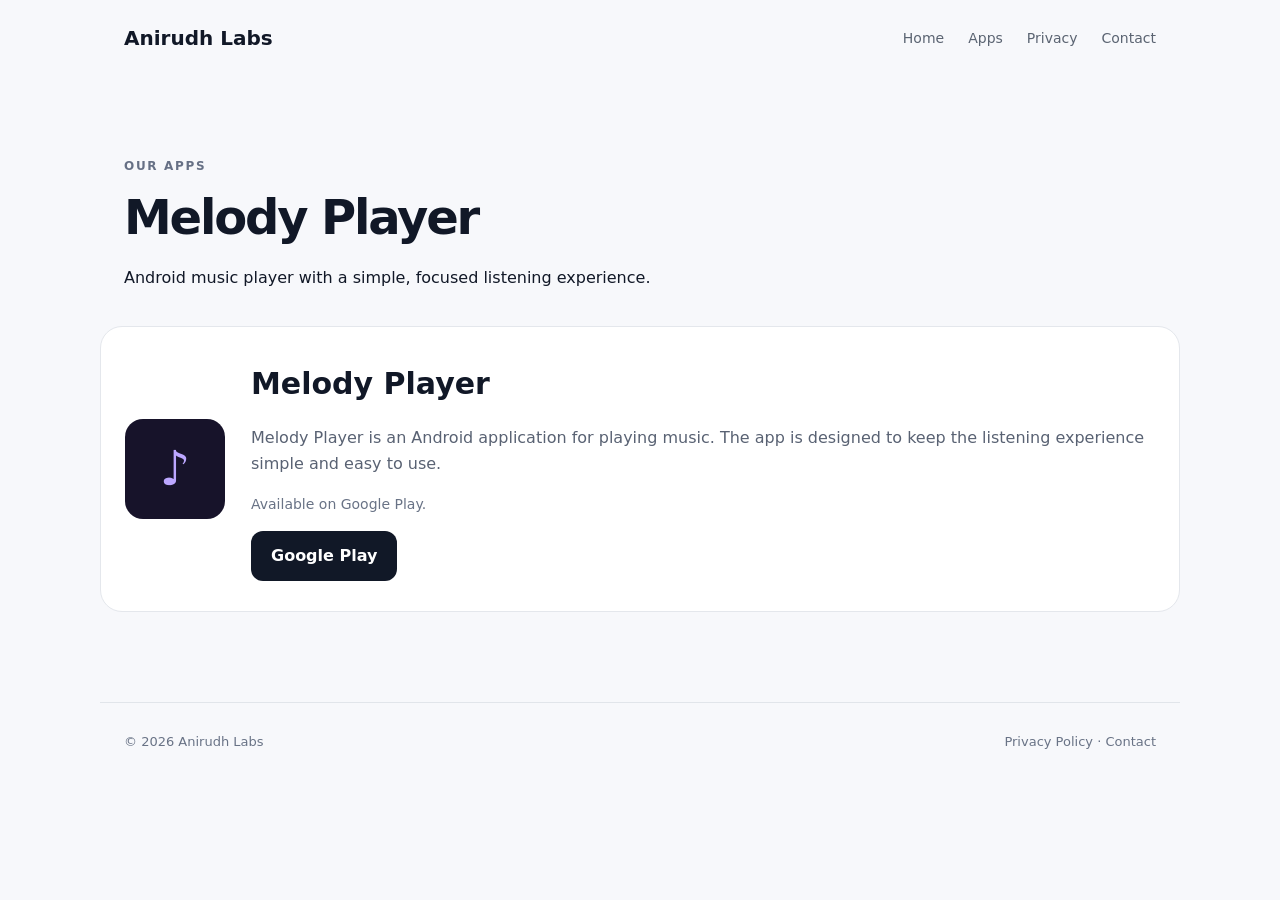
==== apps.html @ 3e9fd831 "Add files via upload" ====
<!doctype html>
<html lang="en">
<head>
<meta charset="utf-8">
<meta name="viewport" content="width=device-width,initial-scale=1">
<title>Apps — Anirudh Labs</title>
<link rel="stylesheet" href="style.css">
</head>
<body>
<header><nav class="nav">
<a class="brand" href="index.html">Anirudh Labs</a>
<div class="links"><a href="index.html">Home</a><a href="apps.html">Apps</a><a href="privacy.html">Privacy</a><a href="contact.html">Contact</a></div>
</nav></header>

<main>
<section class="page-head">
<span class="eyebrow">Our apps</span>
<h1>Melody Player</h1>
<p>Android music player with a simple, focused listening experience.</p>
</section>

<section class="app-detail">
<div class="app-icon large">♪</div>
<div>
<h2>Melody Player</h2>
<p>Melody Player is an Android application for playing music. The app is designed to keep the listening experience simple and easy to use.</p>
<p class="muted">Available on Google Play.</p>
<a class="button" href="https://play.google.com/" target="_blank" rel="noopener">Google Play</a>
</div>
</section>
</main>

<footer><span>© 2026 Anirudh Labs</span><span><a href="privacy.html">Privacy Policy</a> · <a href="contact.html">Contact</a></span></footer>
</body>
</html>
---- style.css ----
*{box-sizing:border-box}body{margin:0;font-family:Inter,ui-sans-serif,system-ui,-apple-system,BlinkMacSystemFont,"Segoe UI",sans-serif;background:#f7f8fb;color:#111827;line-height:1.65}a{color:inherit}.nav{max-width:1080px;margin:auto;padding:22px 24px;display:flex;justify-content:space-between;align-items:center}.brand{font-size:20px;font-weight:800;text-decoration:none}.links{display:flex;gap:24px;font-size:14px}.links a{text-decoration:none;color:#5b6472}.links a:hover{color:#111827}.hero{max-width:1080px;margin:90px auto 60px;padding:0 24px}.eyebrow{font-size:12px;text-transform:uppercase;letter-spacing:.14em;font-weight:800;color:#667085}.hero h1,.page-head h1,.prose h1{font-size:clamp(40px,7vw,68px);line-height:1.05;letter-spacing:-.045em;margin:14px 0 22px}.hero p{max-width:680px;font-size:19px;color:#596273}.actions{display:flex;gap:12px;margin-top:30px}.button{display:inline-block;background:#111827;color:white;text-decoration:none;padding:12px 20px;border-radius:12px;font-weight:700}.button.secondary{background:white;color:#111827;border:1px solid #d7dbe2}.card,.app-detail{max-width:1080px;margin:0 auto 90px;padding:30px 24px;background:white;border:1px solid #e4e7ec;border-radius:22px;display:flex;gap:26px;align-items:center}.app-icon{width:72px;height:72px;flex:none;border-radius:18px;background:#17132a;color:#bca7ff;display:grid;place-items:center;font-size:34px;font-weight:700}.app-icon.large{width:100px;height:100px;font-size:48px}.card h2,.app-detail h2{margin:2px 0 8px;font-size:30px}.card p,.app-detail p{color:#596273}.text-link{font-weight:800;text-decoration:none}.page-head{max-width:1080px;margin:75px auto 35px;padding:0 24px}.page-head h1{font-size:48px}.prose{max-width:800px;margin:75px auto 100px;padding:0 24px}.prose h1{font-size:48px}.prose h2{margin-top:40px}.prose p{color:#4b5563}.email{font-size:22px;font-weight:800}.muted{color:#697386!important;font-size:14px}footer{max-width:1080px;margin:auto;padding:28px 24px 40px;border-top:1px solid #e1e5ea;color:#697386;font-size:13px;display:flex;justify-content:space-between;gap:20px}footer a{text-decoration:none}@media(max-width:700px){.links{gap:10px}.links a:nth-child(1){display:none}.hero{margin-top:55px}.card,.app-detail{align-items:flex-start;flex-direction:column}footer{flex-direction:column}.page-head h1,.prose h1{font-size:40px}}
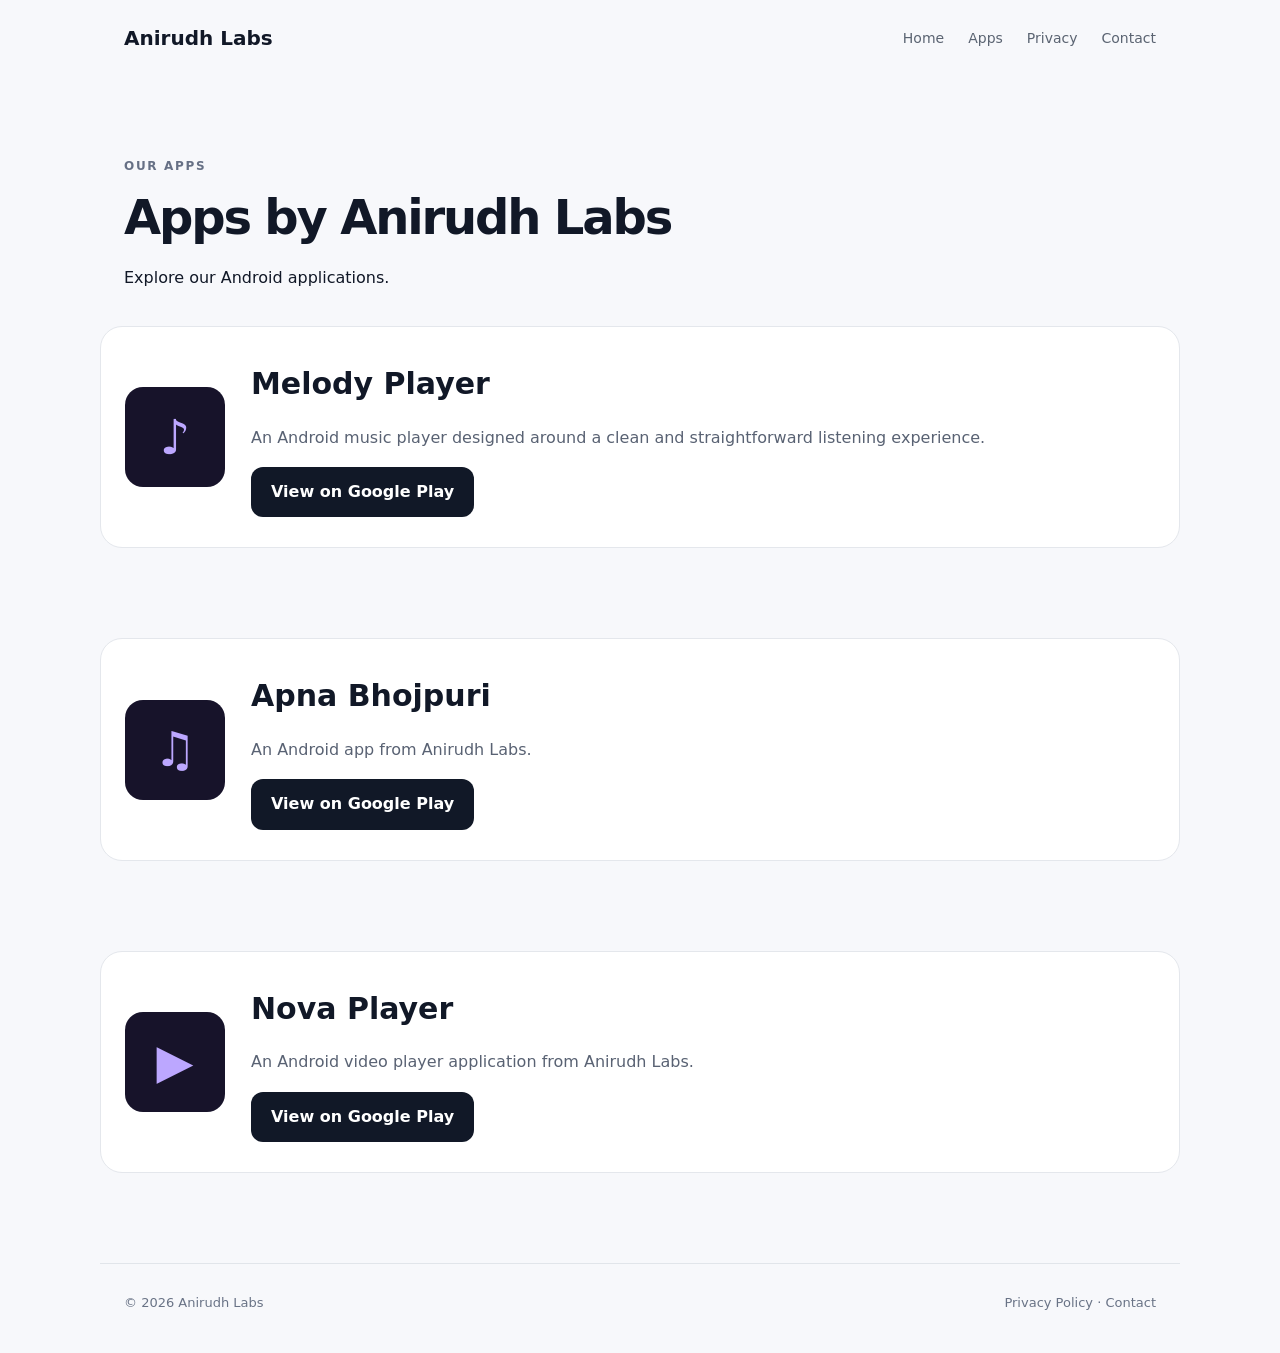
==== commit da56abc6: "Add new app details to apps.html" ====
--- a/apps.html
+++ b/apps.html
@@ -15,17 +15,34 @@
 <main>
 <section class="page-head">
 <span class="eyebrow">Our apps</span>
-<h1>Melody Player</h1>
-<p>Android music player with a simple, focused listening experience.</p>
+<h1>Apps by Anirudh Labs</h1>
+<p>Explore our Android applications.</p>
 </section>
 
 <section class="app-detail">
 <div class="app-icon large">♪</div>
 <div>
 <h2>Melody Player</h2>
-<p>Melody Player is an Android application for playing music. The app is designed to keep the listening experience simple and easy to use.</p>
-<p class="muted">Available on Google Play.</p>
-<a class="button" href="https://play.google.com/" target="_blank" rel="noopener">Google Play</a>
+<p>An Android music player designed around a clean and straightforward listening experience.</p>
+<a class="button" href="https://play.google.com/store/apps/details?id=com.melodyplayer.app.melody_player" target="_blank" rel="noopener">View on Google Play</a>
+</div>
+</section>
+
+<section class="app-detail">
+<div class="app-icon large">♫</div>
+<div>
+<h2>Apna Bhojpuri</h2>
+<p>An Android app from Anirudh Labs.</p>
+<a class="button" href="https://play.google.com/store/apps/details?id=com.apnabhojpuri.apna_bhojpuri" target="_blank" rel="noopener">View on Google Play</a>
+</div>
+</section>
+
+<section class="app-detail">
+<div class="app-icon large">▶</div>
+<div>
+<h2>Nova Player</h2>
+<p>An Android video player application from Anirudh Labs.</p>
+<a class="button" href="https://play.google.com/store/apps/details?id=com.novaplayer.videoplayer.app" target="_blank" rel="noopener">View on Google Play</a>
 </div>
 </section>
 </main>
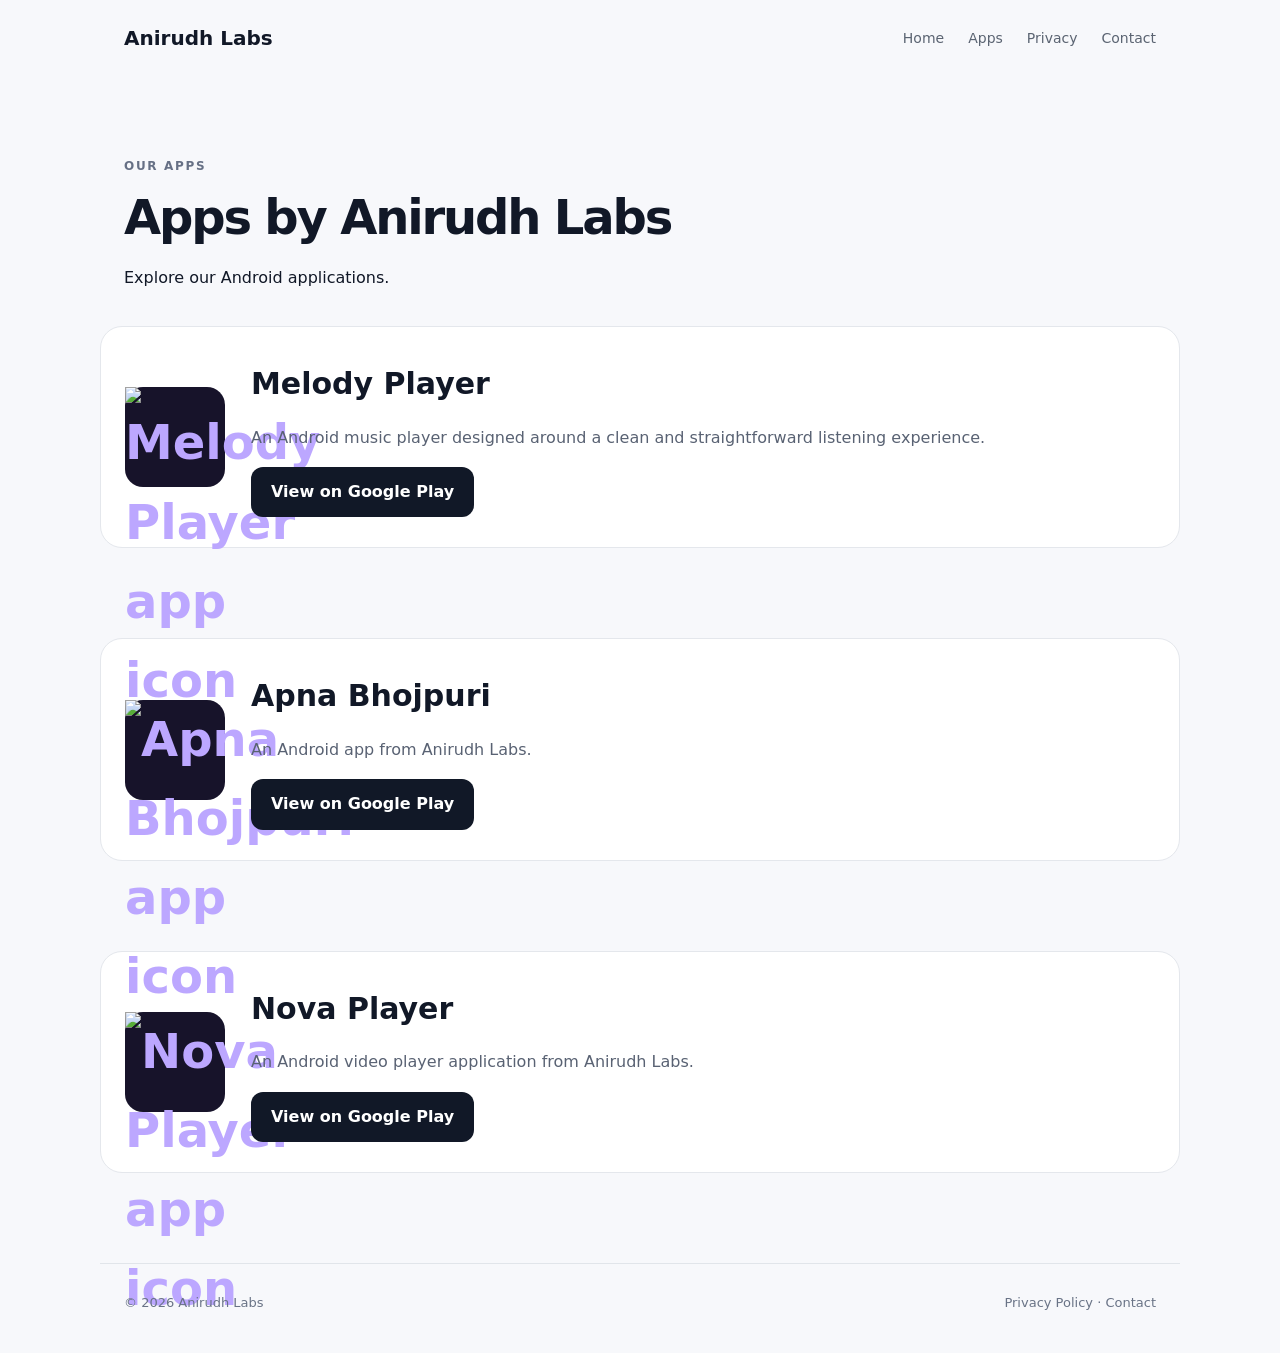
==== commit 318ddf2b: "Update app icons in apps.html" ====
--- a/apps.html
+++ b/apps.html
@@ -20,7 +20,7 @@
 </section>
 
 <section class="app-detail">
-<div class="app-icon large">♪</div>
+<div class="app-icon large"><img src="assets/melody-player.jpg" alt="Melody Player app icon"></div>
 <div>
 <h2>Melody Player</h2>
 <p>An Android music player designed around a clean and straightforward listening experience.</p>
@@ -29,7 +29,7 @@
 </section>
 
 <section class="app-detail">
-<div class="app-icon large">♫</div>
+<div class="app-icon large"><img src="assets/apna-bhojpuri.jpg" alt="Apna Bhojpuri app icon"></div>
 <div>
 <h2>Apna Bhojpuri</h2>
 <p>An Android app from Anirudh Labs.</p>
@@ -38,7 +38,7 @@
 </section>
 
 <section class="app-detail">
-<div class="app-icon large">▶</div>
+<div class="app-icon large"><img src="assets/nova-player.jpg" alt="Nova Player app icon"></div>
 <div>
 <h2>Nova Player</h2>
 <p>An Android video player application from Anirudh Labs.</p>
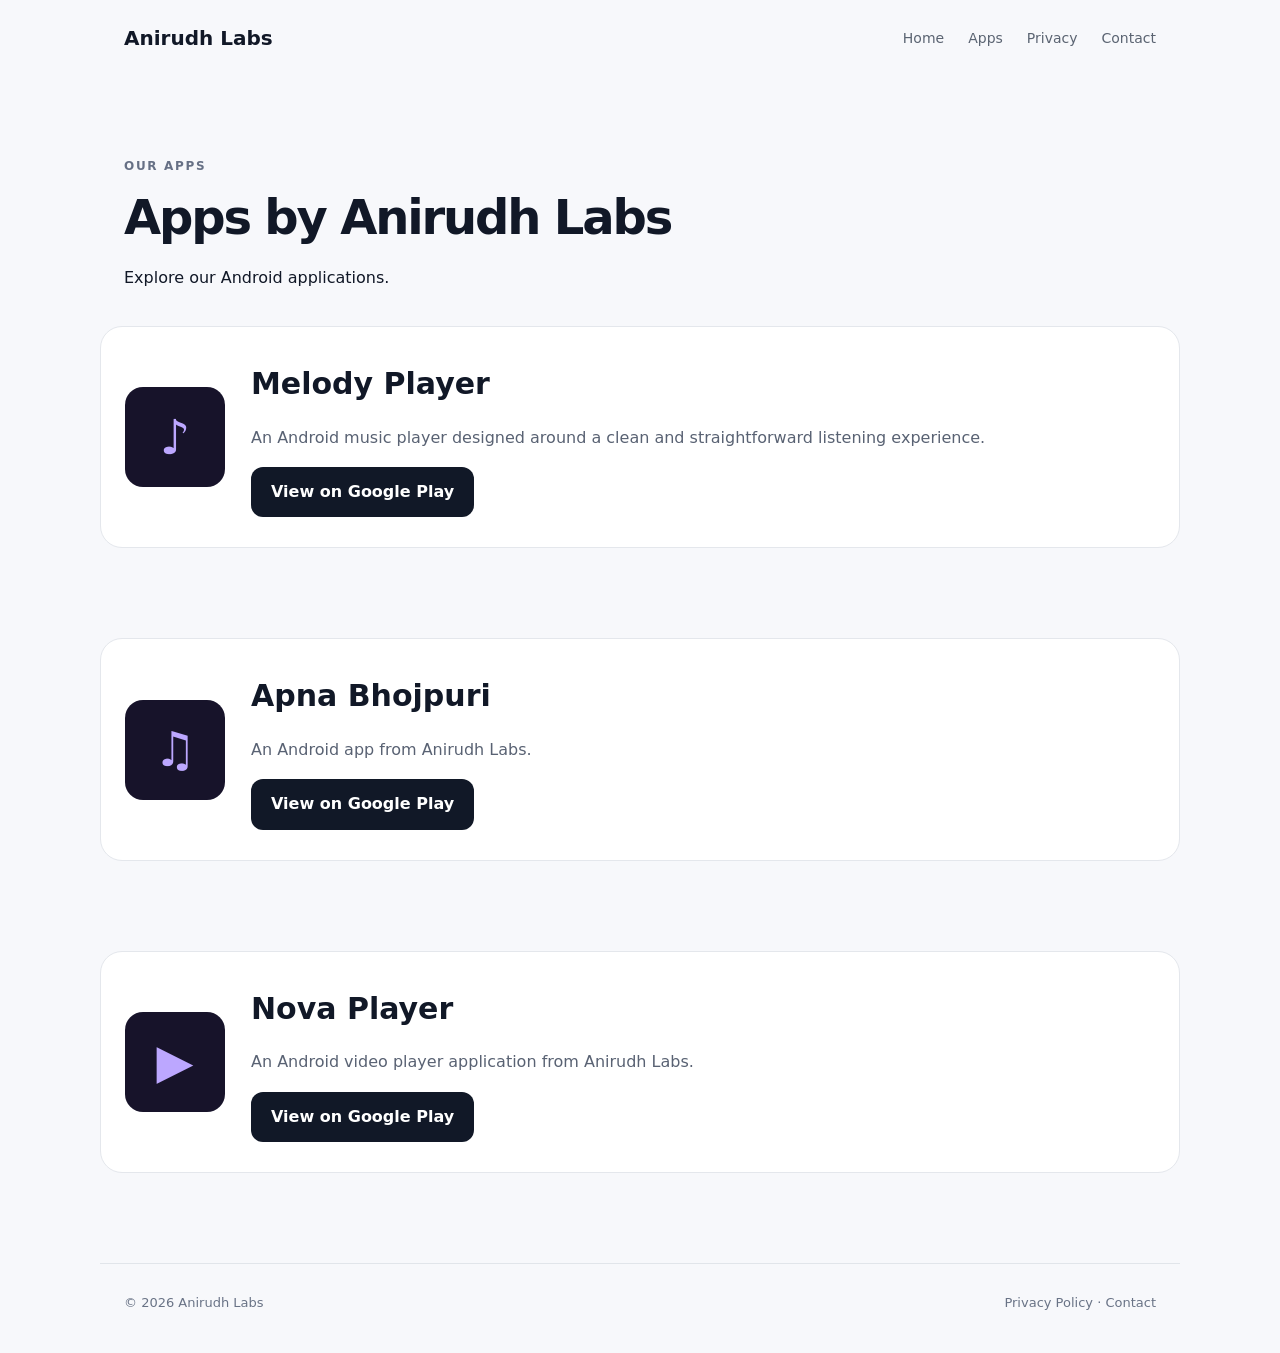
==== commit 11ef5841: "Replace app icons with symbols in apps.html" ====
--- a/apps.html
+++ b/apps.html
@@ -20,7 +20,7 @@
 </section>
 
 <section class="app-detail">
-<div class="app-icon large"><img src="assets/melody-player.jpg" alt="Melody Player app icon"></div>
+<div class="app-icon large">♪</div>
 <div>
 <h2>Melody Player</h2>
 <p>An Android music player designed around a clean and straightforward listening experience.</p>
@@ -29,7 +29,7 @@
 </section>
 
 <section class="app-detail">
-<div class="app-icon large"><img src="assets/apna-bhojpuri.jpg" alt="Apna Bhojpuri app icon"></div>
+<div class="app-icon large">♫</div>
 <div>
 <h2>Apna Bhojpuri</h2>
 <p>An Android app from Anirudh Labs.</p>
@@ -38,7 +38,7 @@
 </section>
 
 <section class="app-detail">
-<div class="app-icon large"><img src="assets/nova-player.jpg" alt="Nova Player app icon"></div>
+<div class="app-icon large">▶</div>
 <div>
 <h2>Nova Player</h2>
 <p>An Android video player application from Anirudh Labs.</p>
